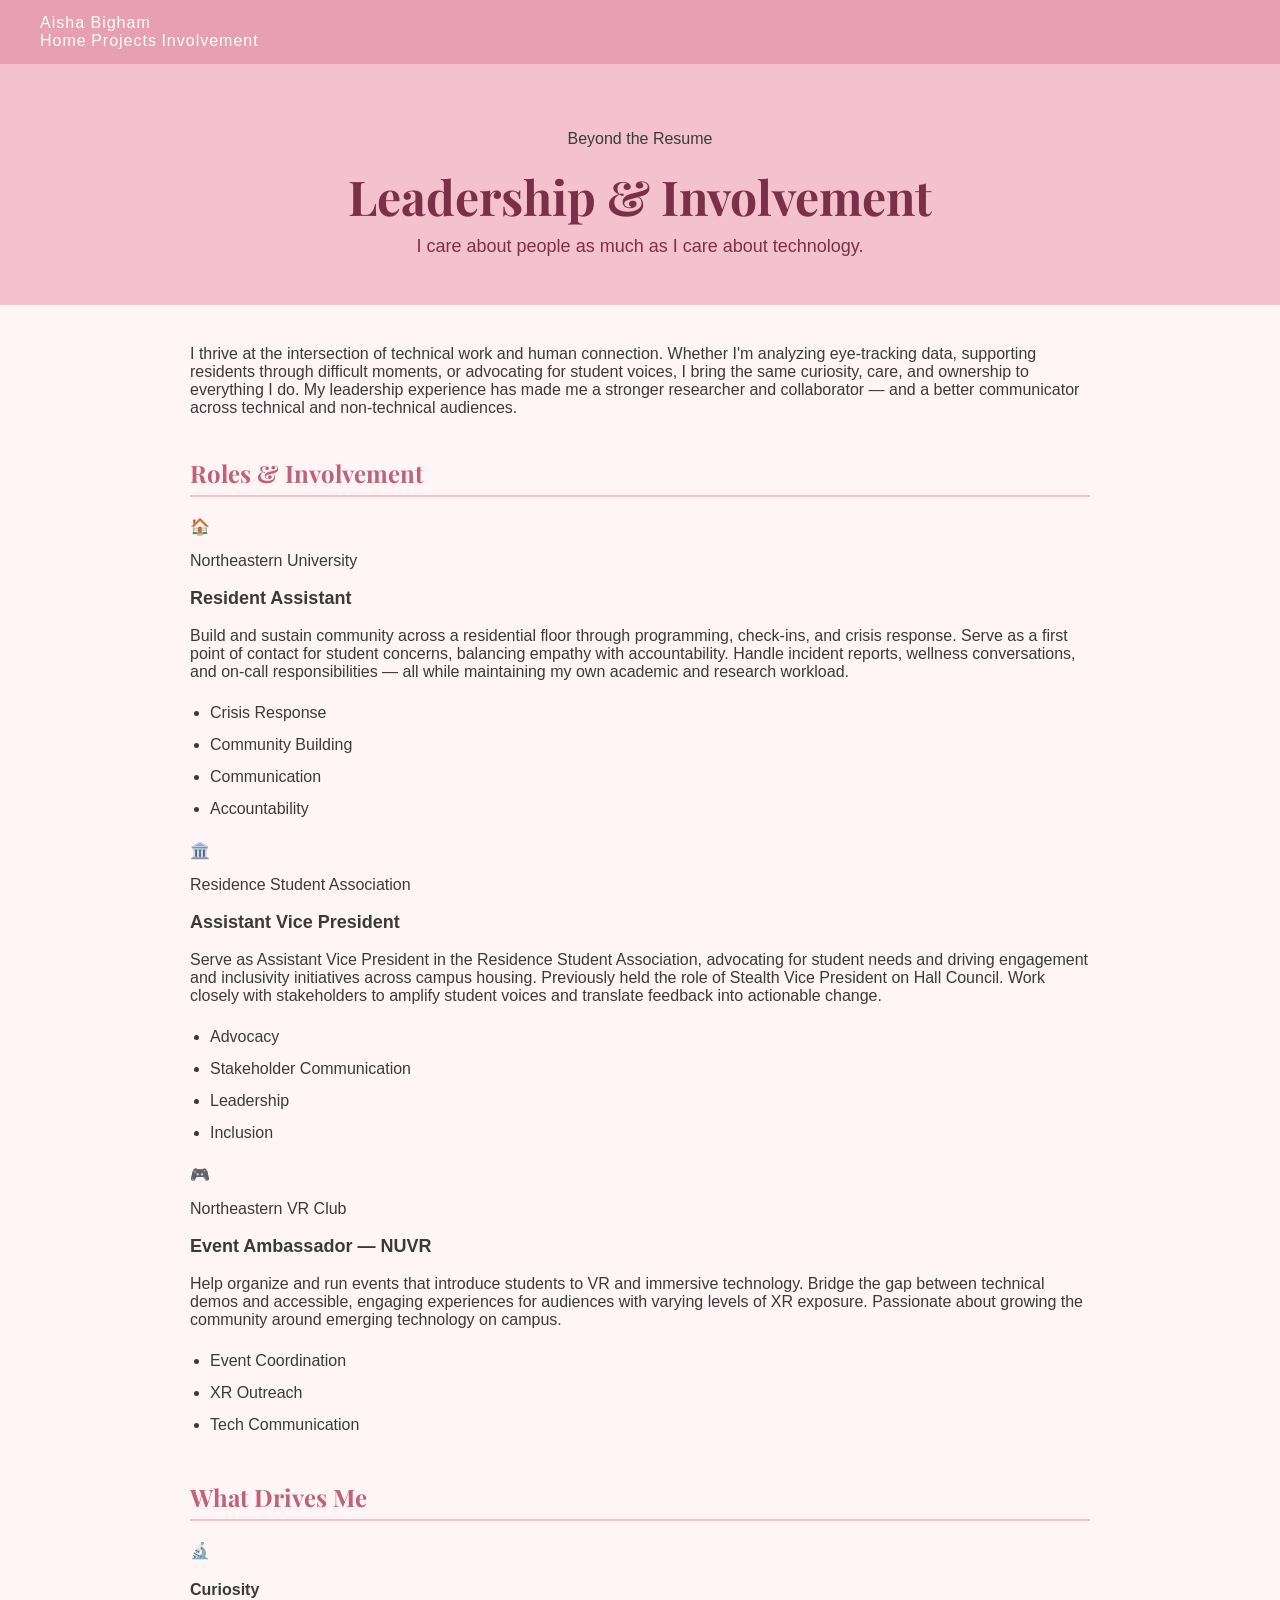
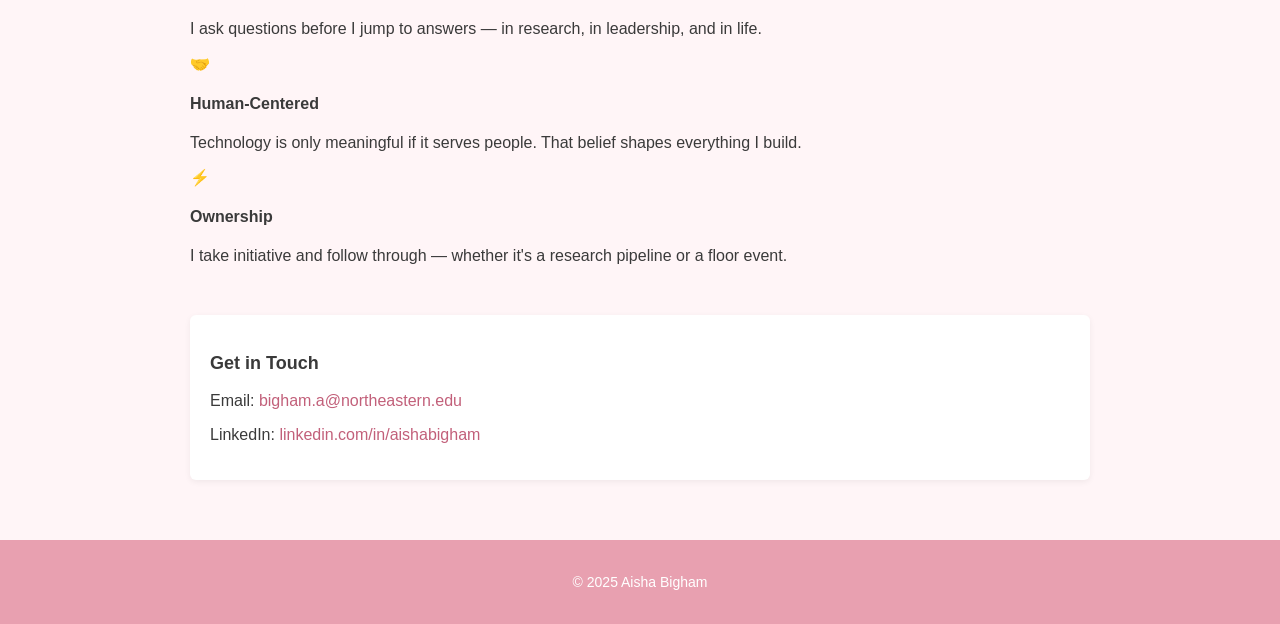
==== involvement.html @ 8efd5af6 "Add files via upload" ====
<!DOCTYPE html>
<html lang="en">
<head>
    <meta charset="UTF-8">
    <meta name="viewport" content="width=device-width, initial-scale=1.0">
    <title>Involvement — Aisha Bigham</title>
    <link rel="stylesheet" href="style.css">
    <link href="https://fonts.googleapis.com/css2?family=Playfair+Display:ital,wght@0,600;1,400&family=Inter:wght@300;400;500&display=swap" rel="stylesheet">
</head>
<body>

    <nav>
        <div class="nav-inner">
            <a class="nav-brand" href="index.html">Aisha Bigham</a>
            <div class="nav-links">
                <a href="index.html">Home</a>
                <a href="projects.html">Projects</a>
                <a href="involvement.html" class="active">Involvement</a>
            </div>
        </div>
    </nav>

    <header class="page-header">
        <p class="eyebrow">Beyond the Resume</p>
        <h1>Leadership & Involvement</h1>
        <p class="subtitle">I care about people as much as I care about technology.</p>
    </header>

    <main>

        <section class="bio-block">
            <p>
                I thrive at the intersection of technical work and human connection. Whether I'm analyzing eye-tracking 
                data, supporting residents through difficult moments, or advocating for student voices, I bring the same 
                curiosity, care, and ownership to everything I do. My leadership experience has made me a stronger 
                researcher and collaborator — and a better communicator across technical and non-technical audiences.
            </p>
        </section>

        <h2>Roles & Involvement</h2>

        <div class="role-grid">

            <div class="role-card">
                <div class="role-icon">🏠</div>
                <div class="role-body">
                    <p class="card-tag">Northeastern University</p>
                    <h3>Resident Assistant</h3>
                    <p>
                        Build and sustain community across a residential floor through programming, check-ins, 
                        and crisis response. Serve as a first point of contact for student concerns, balancing 
                        empathy with accountability. Handle incident reports, wellness conversations, and 
                        on-call responsibilities — all while maintaining my own academic and research workload.
                    </p>
                    <ul class="tech-tags">
                        <li>Crisis Response</li>
                        <li>Community Building</li>
                        <li>Communication</li>
                        <li>Accountability</li>
                    </ul>
                </div>
            </div>

            <div class="role-card">
                <div class="role-icon">🏛️</div>
                <div class="role-body">
                    <p class="card-tag">Residence Student Association</p>
                    <h3>Assistant Vice President</h3>
                    <p>
                        Serve as Assistant Vice President in the Residence Student Association, advocating for 
                        student needs and driving engagement and inclusivity initiatives across campus housing. 
                        Previously held the role of Stealth Vice President on Hall Council. Work closely with 
                        stakeholders to amplify student voices and translate feedback into actionable change.
                    </p>
                    <ul class="tech-tags">
                        <li>Advocacy</li>
                        <li>Stakeholder Communication</li>
                        <li>Leadership</li>
                        <li>Inclusion</li>
                    </ul>
                </div>
            </div>

            <div class="role-card">
                <div class="role-icon">🎮</div>
                <div class="role-body">
                    <p class="card-tag">Northeastern VR Club</p>
                    <h3>Event Ambassador — NUVR</h3>
                    <p>
                        Help organize and run events that introduce students to VR and immersive technology. 
                        Bridge the gap between technical demos and accessible, engaging experiences for 
                        audiences with varying levels of XR exposure. Passionate about growing the 
                        community around emerging technology on campus.
                    </p>
                    <ul class="tech-tags">
                        <li>Event Coordination</li>
                        <li>XR Outreach</li>
                        <li>Tech Communication</li>
                    </ul>
                </div>
            </div>

        </div>

        <section class="values-block">
            <h2>What Drives Me</h2>
            <div class="values-grid">
                <div class="value-item">
                    <span class="value-icon">🔬</span>
                    <h4>Curiosity</h4>
                    <p>I ask questions before I jump to answers — in research, in leadership, and in life.</p>
                </div>
                <div class="value-item">
                    <span class="value-icon">🤝</span>
                    <h4>Human-Centered</h4>
                    <p>Technology is only meaningful if it serves people. That belief shapes everything I build.</p>
                </div>
                <div class="value-item">
                    <span class="value-icon">⚡</span>
                    <h4>Ownership</h4>
                    <p>I take initiative and follow through — whether it's a research pipeline or a floor event.</p>
                </div>
            </div>
        </section>

        <section class="contact">
            <h3>Get in Touch</h3>
            <p>Email: <a href="mailto:bigham.a@northeastern.edu">bigham.a@northeastern.edu</a></p>
            <p>LinkedIn: <a href="https://linkedin.com/in/aishabigham" target="_blank">linkedin.com/in/aishabigham</a></p>
        </section>

    </main>

    <footer>
        <p>&copy; 2025 Aisha Bigham</p>
    </footer>

</body>
</html>
---- style.css ----
/*  Google Fonts: Playfair Display + Lato  */
body {
    font-family: 'Lato', sans-serif;
    font-weight: 300;
    margin: 0;
    padding: 0;
    background-color: #fff5f7;
    color: #3a3a3a;
}

/*  Navigation  */
nav {
    background-color: #e8a0b0;
    padding: 14px 40px;
    display: flex;
    gap: 30px;
}

nav a {
    color: white;
    text-decoration: none;
    font-size: 16px;
    font-weight: 400;
    letter-spacing: 1px;
}

nav a:hover {
    text-decoration: underline;
}

/*  Header  */
header {
    background-color: #f4c2ce;
    text-align: center;
    padding: 50px 20px 30px;
}

header h1 {
    font-family: 'Playfair Display', serif;
    font-size: 48px;
    color: #7a3048;
    margin: 0;
}

.subtitle {
    font-size: 18px;
    color: #7a3048;
    margin-top: 8px;
}

/*  Main content  */
main {
    max-width: 900px;
    margin: 40px auto;
    padding: 0 20px;
}

/*  About section  */
.about {
    display: flex;
    gap: 30px;
    align-items: flex-start;
    margin-bottom: 50px;
}

.profile-img {
    width: 220px;
    height: 220px;
    object-fit: cover;
    border-radius: 50%;
    border: 4px solid #e8a0b0;
    flex-shrink: 0;
}

.about-text p {
    line-height: 1.8;
    margin-bottom: 14px;
}

/*  Projects section  */
.project-card {
    display: flex;
    gap: 20px;
    align-items: flex-start;
    background: white;
    border-left: 4px solid #e8a0b0;
    padding: 20px;
    margin-bottom: 24px;
    border-radius: 6px;
    box-shadow: 0 2px 6px rgba(0,0,0,0.06);
}

.project-card img {
    width: 140px;
    height: 110px;
    object-fit: contain;
    background-color: white;
    border-radius: 6px;
    flex-shrink: 0;
}

.project-card h3 {
    font-family: 'Playfair Display', serif;
    color: #7a3048;
    margin-top: 0;
}

/*  Headings  */
h2 {
    font-family: 'Playfair Display', serif;
    color: #c2607a;
    border-bottom: 2px solid #f4c2ce;
    padding-bottom: 6px;
    margin-top: 40px;
}

h3 {
    font-size: 18px;
}

/*  Lists  */
ul {
    line-height: 2;
    padding-left: 20px;
}

/*  Contact section  */
.contact {
    margin-top: 50px;
    padding: 20px;
    background: white;
    border-radius: 6px;
    box-shadow: 0 2px 6px rgba(0,0,0,0.06);
}

.contact a {
    color: #c2607a;
    text-decoration: none;
}

.contact a:hover {
    text-decoration: underline;
}

/*  Footer  */
footer {
    text-align: center;
    padding: 20px;
    background-color: #e8a0b0;
    color: white;
    margin-top: 60px;
    font-size: 14px;
}
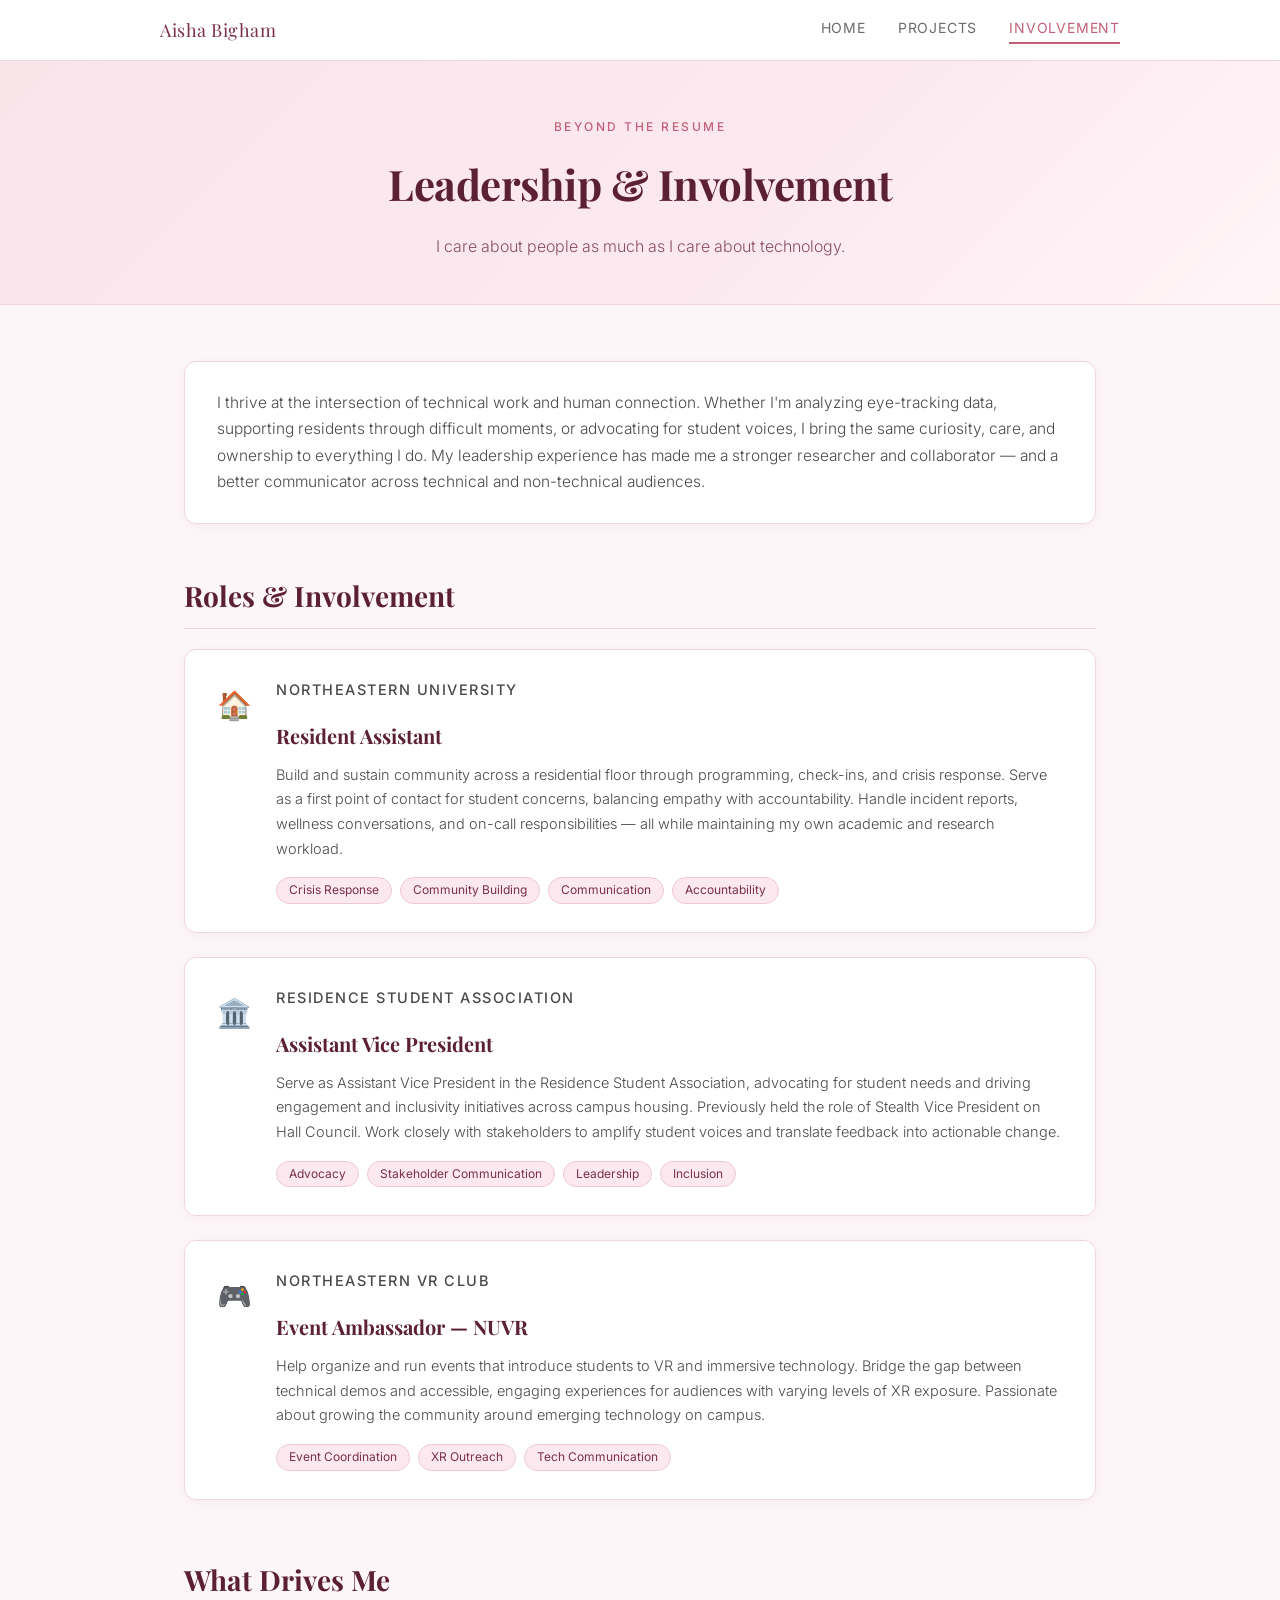
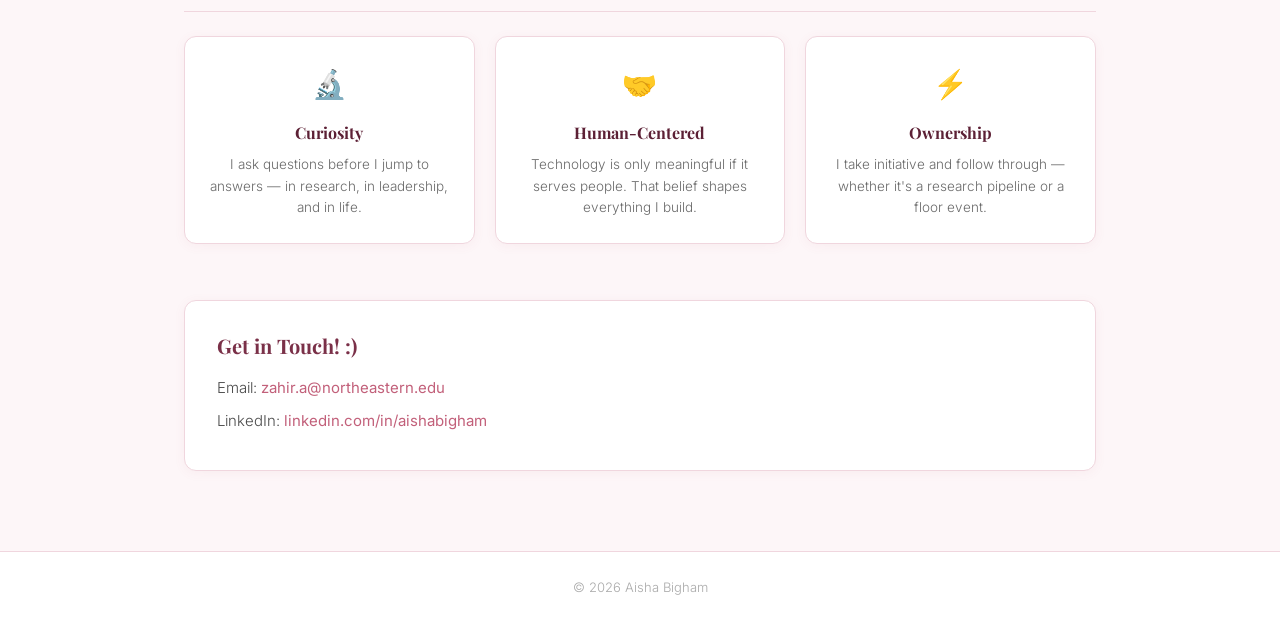
==== commit 6c6e92ef: "fix contact" ====
--- a/involvement.html
+++ b/involvement.html
@@ -124,15 +124,15 @@
         </section>
 
         <section class="contact">
-            <h3>Get in Touch</h3>
-            <p>Email: <a href="mailto:bigham.a@northeastern.edu">bigham.a@northeastern.edu</a></p>
+            <h3>Get in Touch! :)</h3>
+            <p>Email: <a href="mailto:zahir.a@northeastern.edu">zahir.a@northeastern.edu</a></p>
             <p>LinkedIn: <a href="https://linkedin.com/in/aishabigham" target="_blank">linkedin.com/in/aishabigham</a></p>
         </section>
 
     </main>
 
     <footer>
-        <p>&copy; 2025 Aisha Bigham</p>
+        <p>&copy; 2026 Aisha Bigham</p>
     </footer>
 
 </body>
--- a/style.css
+++ b/style.css
@@ -1,153 +1,475 @@
-/*  Google Fonts: Playfair Display + Lato  */
+/* ---- Reset & Base ---- */
+*, *::before, *::after { box-sizing: border-box; margin: 0; padding: 0; }
+
 body {
-    font-family: 'Lato', sans-serif;
+    font-family: 'Inter', sans-serif;
     font-weight: 300;
-    margin: 0;
-    padding: 0;
-    background-color: #fff5f7;
-    color: #3a3a3a;
-}
-
-/*  Navigation  */
+    background-color: #fdf6f8;
+    color: #2e2e2e;
+    line-height: 1.7;
+}
+
+/* ---- Navigation ---- */
 nav {
-    background-color: #e8a0b0;
-    padding: 14px 40px;
-    display: flex;
-    gap: 30px;
-}
-
-nav a {
-    color: white;
-    text-decoration: none;
-    font-size: 16px;
-    font-weight: 400;
-    letter-spacing: 1px;
-}
-
-nav a:hover {
-    text-decoration: underline;
-}
-
-/*  Header  */
-header {
-    background-color: #f4c2ce;
-    text-align: center;
-    padding: 50px 20px 30px;
-}
-
-header h1 {
-    font-family: 'Playfair Display', serif;
-    font-size: 48px;
-    color: #7a3048;
-    margin: 0;
-}
-
-.subtitle {
+    background-color: #fff;
+    border-bottom: 1px solid #f0d6de;
+    padding: 0 40px;
+    position: sticky;
+    top: 0;
+    z-index: 100;
+}
+
+.nav-inner {
+    max-width: 960px;
+    margin: 0 auto;
+    display: flex;
+    justify-content: space-between;
+    align-items: center;
+    height: 60px;
+}
+
+.nav-brand {
+    font-family: 'Playfair Display', serif;
     font-size: 18px;
     color: #7a3048;
-    margin-top: 8px;
-}
-
-/*  Main content  */
+    text-decoration: none;
+    letter-spacing: 0.5px;
+}
+
+.nav-links {
+    display: flex;
+    gap: 32px;
+}
+
+.nav-links a {
+    color: #6b6b6b;
+    text-decoration: none;
+    font-size: 14px;
+    font-weight: 400;
+    letter-spacing: 0.8px;
+    text-transform: uppercase;
+    padding-bottom: 2px;
+    border-bottom: 2px solid transparent;
+    transition: color 0.2s, border-color 0.2s;
+}
+
+.nav-links a:hover,
+.nav-links a.active {
+    color: #c2607a;
+    border-bottom-color: #c2607a;
+}
+
+/* ---- Page Header ---- */
+header {
+    background: linear-gradient(135deg, #f9e4ea 0%, #fce9f0 60%, #fff5f7 100%);
+    text-align: center;
+    padding: 64px 20px 48px;
+    border-bottom: 1px solid #f0d6de;
+}
+
+.page-header {
+    padding: 56px 20px 44px;
+}
+
+.eyebrow {
+    font-size: 12px;
+    font-weight: 500;
+    letter-spacing: 2.5px;
+    text-transform: uppercase;
+    color: #c2607a;
+    margin-bottom: 12px;
+}
+
+header h1 {
+    font-family: 'Playfair Display', serif;
+    font-size: 42px;
+    color: #5c2035;
+    margin-bottom: 12px;
+    letter-spacing: -0.5px;
+}
+
+.subtitle {
+    font-size: 16px;
+    color: #8a5060;
+    max-width: 520px;
+    margin: 0 auto;
+}
+
+/* ---- Main ---- */
 main {
-    max-width: 900px;
-    margin: 40px auto;
-    padding: 0 20px;
-}
-
-/*  About section  */
+    max-width: 960px;
+    margin: 56px auto;
+    padding: 0 24px;
+}
+
+/* ---- About (index.html) ---- */
 .about {
     display: flex;
-    gap: 30px;
+    gap: 40px;
     align-items: flex-start;
-    margin-bottom: 50px;
+    margin-bottom: 56px;
 }
 
 .profile-img {
-    width: 220px;
-    height: 220px;
+    width: 210px;
+    height: 210px;
     object-fit: cover;
     border-radius: 50%;
-    border: 4px solid #e8a0b0;
+    border: 3px solid #e8a0b0;
     flex-shrink: 0;
 }
 
 .about-text p {
-    line-height: 1.8;
-    margin-bottom: 14px;
-}
-
-/*  Projects section  */
+    margin-bottom: 16px;
+    font-size: 15.5px;
+}
+
+/* ---- Projects Grid ---- */
+.projects-grid {
+    display: flex;
+    flex-direction: column;
+    gap: 32px;
+    margin-bottom: 56px;
+}
+
+/* ---- Project Card ---- */
 .project-card {
-    display: flex;
-    gap: 20px;
-    align-items: flex-start;
-    background: white;
-    border-left: 4px solid #e8a0b0;
-    padding: 20px;
-    margin-bottom: 24px;
-    border-radius: 6px;
-    box-shadow: 0 2px 6px rgba(0,0,0,0.06);
-}
-
-.project-card img {
-    width: 140px;
-    height: 110px;
-    object-fit: contain;
-    background-color: white;
-    border-radius: 6px;
+    background: #fff;
+    border-radius: 12px;
+    overflow: hidden;
+    box-shadow: 0 2px 12px rgba(180, 80, 100, 0.07);
+    border: 1px solid #f0d6de;
+    display: flex;
+    flex-direction: row;
+    transition: box-shadow 0.2s;
+}
+
+.project-card:hover {
+    box-shadow: 0 6px 24px rgba(180, 80, 100, 0.13);
+}
+
+.project-card.featured {
+    border-left: 4px solid #c2607a;
+}
+
+.card-image {
+    position: relative;
     flex-shrink: 0;
-}
-
-.project-card h3 {
-    font-family: 'Playfair Display', serif;
+    width: 240px;
+}
+
+.card-image img {
+    width: 100%;
+    height: 100%;
+    object-fit: cover;
+    display: block;
+}
+
+.badge {
+    position: absolute;
+    top: 12px;
+    left: 12px;
+    background: #c2607a;
+    color: white;
+    font-size: 11px;
+    font-weight: 500;
+    letter-spacing: 1px;
+    text-transform: uppercase;
+    padding: 4px 10px;
+    border-radius: 20px;
+}
+
+.card-body {
+    padding: 28px 32px;
+    display: flex;
+    flex-direction: column;
+    justify-content: center;
+}
+
+.card-tag {
+    font-size: 11.5px;
+    font-weight: 500;
+    letter-spacing: 1.5px;
+    text-transform: uppercase;
+    color: #c2607a;
+    margin-bottom: 8px;
+}
+
+.card-body h2 {
+    font-family: 'Playfair Display', serif;
+    font-size: 22px;
+    color: #5c2035;
+    margin-bottom: 12px;
+    border: none;
+    padding: 0;
+}
+
+.card-body p {
+    font-size: 14.5px;
+    color: #4a4a4a;
+    margin-bottom: 18px;
+}
+
+/* ---- Tech Tags ---- */
+.tech-tags {
+    list-style: none;
+    padding: 0;
+    display: flex;
+    flex-wrap: wrap;
+    gap: 8px;
+}
+
+.tech-tags li {
+    font-size: 12px;
+    font-weight: 400;
     color: #7a3048;
-    margin-top: 0;
-}
-
-/*  Headings  */
+    background: #fce9f0;
+    border: 1px solid #f0c8d4;
+    padding: 4px 12px;
+    border-radius: 20px;
+    line-height: 1.4;
+}
+
+/* ---- Section Headings ---- */
 h2 {
     font-family: 'Playfair Display', serif;
-    color: #c2607a;
-    border-bottom: 2px solid #f4c2ce;
-    padding-bottom: 6px;
-    margin-top: 40px;
+    color: #5c2035;
+    font-size: 28px;
+    margin-bottom: 20px;
+    border-bottom: 1.5px solid #f0d6de;
+    padding-bottom: 8px;
 }
 
 h3 {
-    font-size: 18px;
-}
-
-/*  Lists  */
+    font-family: 'Playfair Display', serif;
+    font-size: 20px;
+    color: #7a3048;
+    margin-bottom: 12px;
+}
+
 ul {
     line-height: 2;
     padding-left: 20px;
 }
 
-/*  Contact section  */
+/* ---- Contact ---- */
 .contact {
-    margin-top: 50px;
-    padding: 20px;
-    background: white;
-    border-radius: 6px;
-    box-shadow: 0 2px 6px rgba(0,0,0,0.06);
+    margin-top: 48px;
+    padding: 28px 32px;
+    background: #fff;
+    border-radius: 12px;
+    border: 1px solid #f0d6de;
+    box-shadow: 0 2px 12px rgba(180, 80, 100, 0.06);
+}
+
+.contact p {
+    font-size: 15px;
+    margin-bottom: 8px;
+    color: #4a4a4a;
 }
 
 .contact a {
     color: #c2607a;
     text-decoration: none;
+    font-weight: 400;
 }
 
 .contact a:hover {
     text-decoration: underline;
 }
 
-/*  Footer  */
+/* ---- Footer ---- */
 footer {
     text-align: center;
-    padding: 20px;
-    background-color: #e8a0b0;
-    color: white;
-    margin-top: 60px;
-    font-size: 14px;
+    padding: 24px;
+    background: #fff;
+    border-top: 1px solid #f0d6de;
+    color: #aaa;
+    font-size: 13px;
+    margin-top: 80px;
+}
+
+/* ---- Carousel ---- */
+.carousel-section {
+    margin-bottom: 56px;
+    padding: 0 8px;
+}
+
+.carousel {
+    display: flex;
+    align-items: center;
+    gap: 12px;
+    width: 100%;
+}
+
+.carousel-track-wrapper {
+    flex: 1;
+    overflow: hidden;
+    border-radius: 12px;
+    height: 340px;
+}
+
+.carousel-track {
+    height: 100%;
+    width: 100%;
+}
+
+.carousel-slide {
+    display: none;
+    width: 100%;
+    height: 100%;
+}
+
+.carousel-slide.active {
+    display: block;
+    height: 340px;
+}
+
+.carousel-slide img {
+    width: 100%;
+    height: 100%;
+    object-fit: cover;
+    border-radius: 12px;
+    display: block;
+}
+
+.carousel-btn {
+    background: #fff;
+    border: 1px solid #f0d6de;
+    color: #c2607a;
+    font-size: 20px;
+    width: 44px;
+    height: 44px;
+    border-radius: 50%;
+    cursor: pointer;
+    flex-shrink: 0;
+    box-shadow: 0 2px 8px rgba(180,80,100,0.1);
+    transition: background 0.2s;
+}
+
+.carousel-btn:hover { background: #fce9f0; }
+
+.carousel-dots {
+    display: flex;
+    justify-content: center;
+    gap: 8px;
+    margin-top: 14px;
+}
+
+.dot {
+    width: 8px;
+    height: 8px;
+    border-radius: 50%;
+    background: #f0c8d4;
+    cursor: pointer;
+    transition: background 0.2s;
+}
+
+.dot.active {
+    background: #c2607a;
+}
+
+/* ---- Bio Block ---- */
+.bio-block {
+    background: #fff;
+    border-radius: 12px;
+    border: 1px solid #f0d6de;
+    padding: 28px 32px;
+    margin-bottom: 48px;
+    font-size: 15.5px;
+    color: #4a4a4a;
+    box-shadow: 0 2px 12px rgba(180, 80, 100, 0.06);
+}
+
+/* ---- Role Grid ---- */
+.role-grid {
+    display: flex;
+    flex-direction: column;
+    gap: 24px;
+    margin-bottom: 56px;
+}
+
+.role-card {
+    background: #fff;
+    border-radius: 12px;
+    border: 1px solid #f0d6de;
+    padding: 28px 32px;
+    display: flex;
+    gap: 24px;
+    align-items: flex-start;
+    box-shadow: 0 2px 12px rgba(180, 80, 100, 0.06);
+    transition: box-shadow 0.2s;
+}
+
+.role-card:hover {
+    box-shadow: 0 6px 24px rgba(180, 80, 100, 0.13);
+}
+
+.role-icon {
+    font-size: 28px;
+    flex-shrink: 0;
+    margin-top: 4px;
+}
+
+.role-body h3 {
+    font-family: 'Playfair Display', serif;
+    font-size: 20px;
+    color: #5c2035;
+    margin-bottom: 10px;
+    margin-top: 4px;
+}
+
+.role-body p {
+    font-size: 14.5px;
+    color: #4a4a4a;
+    margin-bottom: 16px;
+}
+
+/* ---- Values Block ---- */
+.values-block {
+    margin-bottom: 56px;
+}
+
+.values-grid {
+    display: grid;
+    grid-template-columns: repeat(3, 1fr);
+    gap: 20px;
+    margin-top: 24px;
+}
+
+.value-item {
+    background: #fff;
+    border-radius: 12px;
+    border: 1px solid #f0d6de;
+    padding: 24px 20px;
+    text-align: center;
+    box-shadow: 0 2px 12px rgba(180, 80, 100, 0.06);
+}
+
+.value-icon {
+    font-size: 28px;
+    display: block;
+    margin-bottom: 10px;
+}
+
+.value-item h4 {
+    font-family: 'Playfair Display', serif;
+    color: #5c2035;
+    font-size: 16px;
+    margin-bottom: 8px;
+}
+
+.value-item p {
+    font-size: 13.5px;
+    color: #6a6a6a;
+    line-height: 1.6;
+}
+
+/* ---- Responsive ---- */
+@media (max-width: 700px) {
+    .project-card { flex-direction: column; }
+    .card-image { width: 100%; height: 200px; }
+    .about { flex-direction: column; align-items: center; }
+    header h1 { font-size: 32px; }
+    .nav-brand { font-size: 16px; }
 }
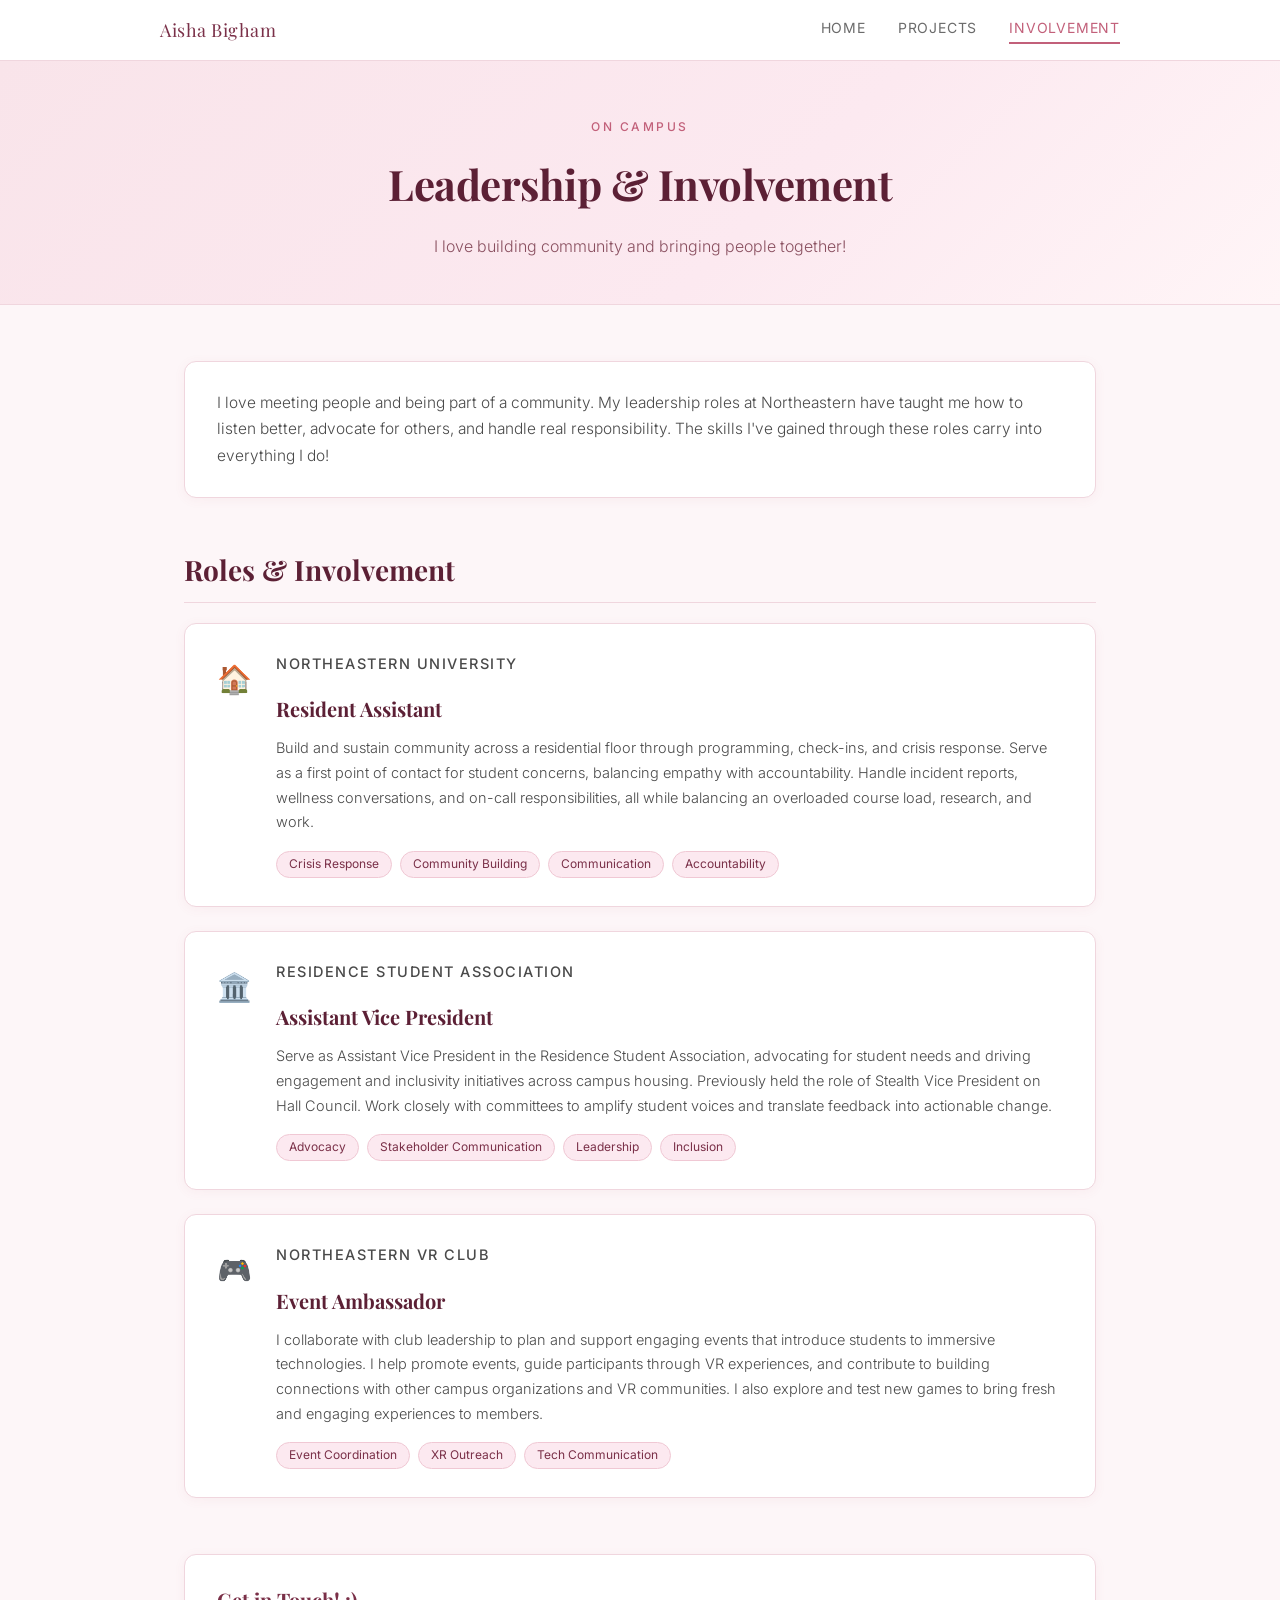
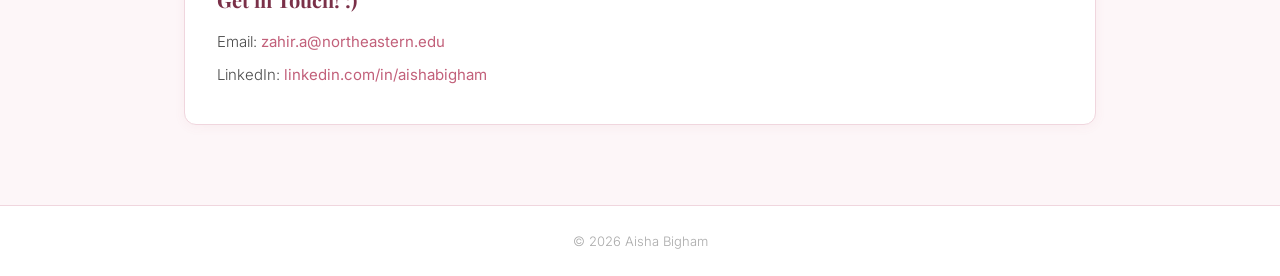
==== commit c6703d1c: "Fix text on pages" ====
--- a/involvement.html
+++ b/involvement.html
@@ -21,19 +21,18 @@
     </nav>
 
     <header class="page-header">
-        <p class="eyebrow">Beyond the Resume</p>
+        <p class="eyebrow">On Campus</p>
         <h1>Leadership & Involvement</h1>
-        <p class="subtitle">I care about people as much as I care about technology.</p>
+        <p class="subtitle">I love building community and bringing people together!</p>
     </header>
 
     <main>
 
         <section class="bio-block">
             <p>
-                I thrive at the intersection of technical work and human connection. Whether I'm analyzing eye-tracking 
-                data, supporting residents through difficult moments, or advocating for student voices, I bring the same 
-                curiosity, care, and ownership to everything I do. My leadership experience has made me a stronger 
-                researcher and collaborator — and a better communicator across technical and non-technical audiences.
+                I love meeting people and being part of a community. My leadership roles at Northeastern have 
+                taught me how to listen better, advocate for others, and handle real responsibility.
+                The skills I've gained through these roles carry into everything I do!
             </p>
         </section>
 
@@ -50,7 +49,7 @@
                         Build and sustain community across a residential floor through programming, check-ins, 
                         and crisis response. Serve as a first point of contact for student concerns, balancing 
                         empathy with accountability. Handle incident reports, wellness conversations, and 
-                        on-call responsibilities — all while maintaining my own academic and research workload.
+                        on-call responsibilities, all while balancing an overloaded course load, research, and work.
                     </p>
                     <ul class="tech-tags">
                         <li>Crisis Response</li>
@@ -70,7 +69,7 @@
                         Serve as Assistant Vice President in the Residence Student Association, advocating for 
                         student needs and driving engagement and inclusivity initiatives across campus housing. 
                         Previously held the role of Stealth Vice President on Hall Council. Work closely with 
-                        stakeholders to amplify student voices and translate feedback into actionable change.
+                        committees to amplify student voices and translate feedback into actionable change.
                     </p>
                     <ul class="tech-tags">
                         <li>Advocacy</li>
@@ -85,12 +84,13 @@
                 <div class="role-icon">🎮</div>
                 <div class="role-body">
                     <p class="card-tag">Northeastern VR Club</p>
-                    <h3>Event Ambassador — NUVR</h3>
+                    <h3>Event Ambassador</h3>
                     <p>
-                        Help organize and run events that introduce students to VR and immersive technology. 
-                        Bridge the gap between technical demos and accessible, engaging experiences for 
-                        audiences with varying levels of XR exposure. Passionate about growing the 
-                        community around emerging technology on campus.
+                        I collaborate with club leadership to plan and support engaging events that introduce 
+                        students to immersive technologies. I help promote events, guide participants through 
+                        VR experiences, and contribute to building connections with other campus organizations 
+                        and VR communities. I also explore and test new games to bring fresh and engaging 
+                        experiences to members.
                     </p>
                     <ul class="tech-tags">
                         <li>Event Coordination</li>
@@ -102,26 +102,6 @@
 
         </div>
 
-        <section class="values-block">
-            <h2>What Drives Me</h2>
-            <div class="values-grid">
-                <div class="value-item">
-                    <span class="value-icon">🔬</span>
-                    <h4>Curiosity</h4>
-                    <p>I ask questions before I jump to answers — in research, in leadership, and in life.</p>
-                </div>
-                <div class="value-item">
-                    <span class="value-icon">🤝</span>
-                    <h4>Human-Centered</h4>
-                    <p>Technology is only meaningful if it serves people. That belief shapes everything I build.</p>
-                </div>
-                <div class="value-item">
-                    <span class="value-icon">⚡</span>
-                    <h4>Ownership</h4>
-                    <p>I take initiative and follow through — whether it's a research pipeline or a floor event.</p>
-                </div>
-            </div>
-        </section>
 
         <section class="contact">
             <h3>Get in Touch! :)</h3>
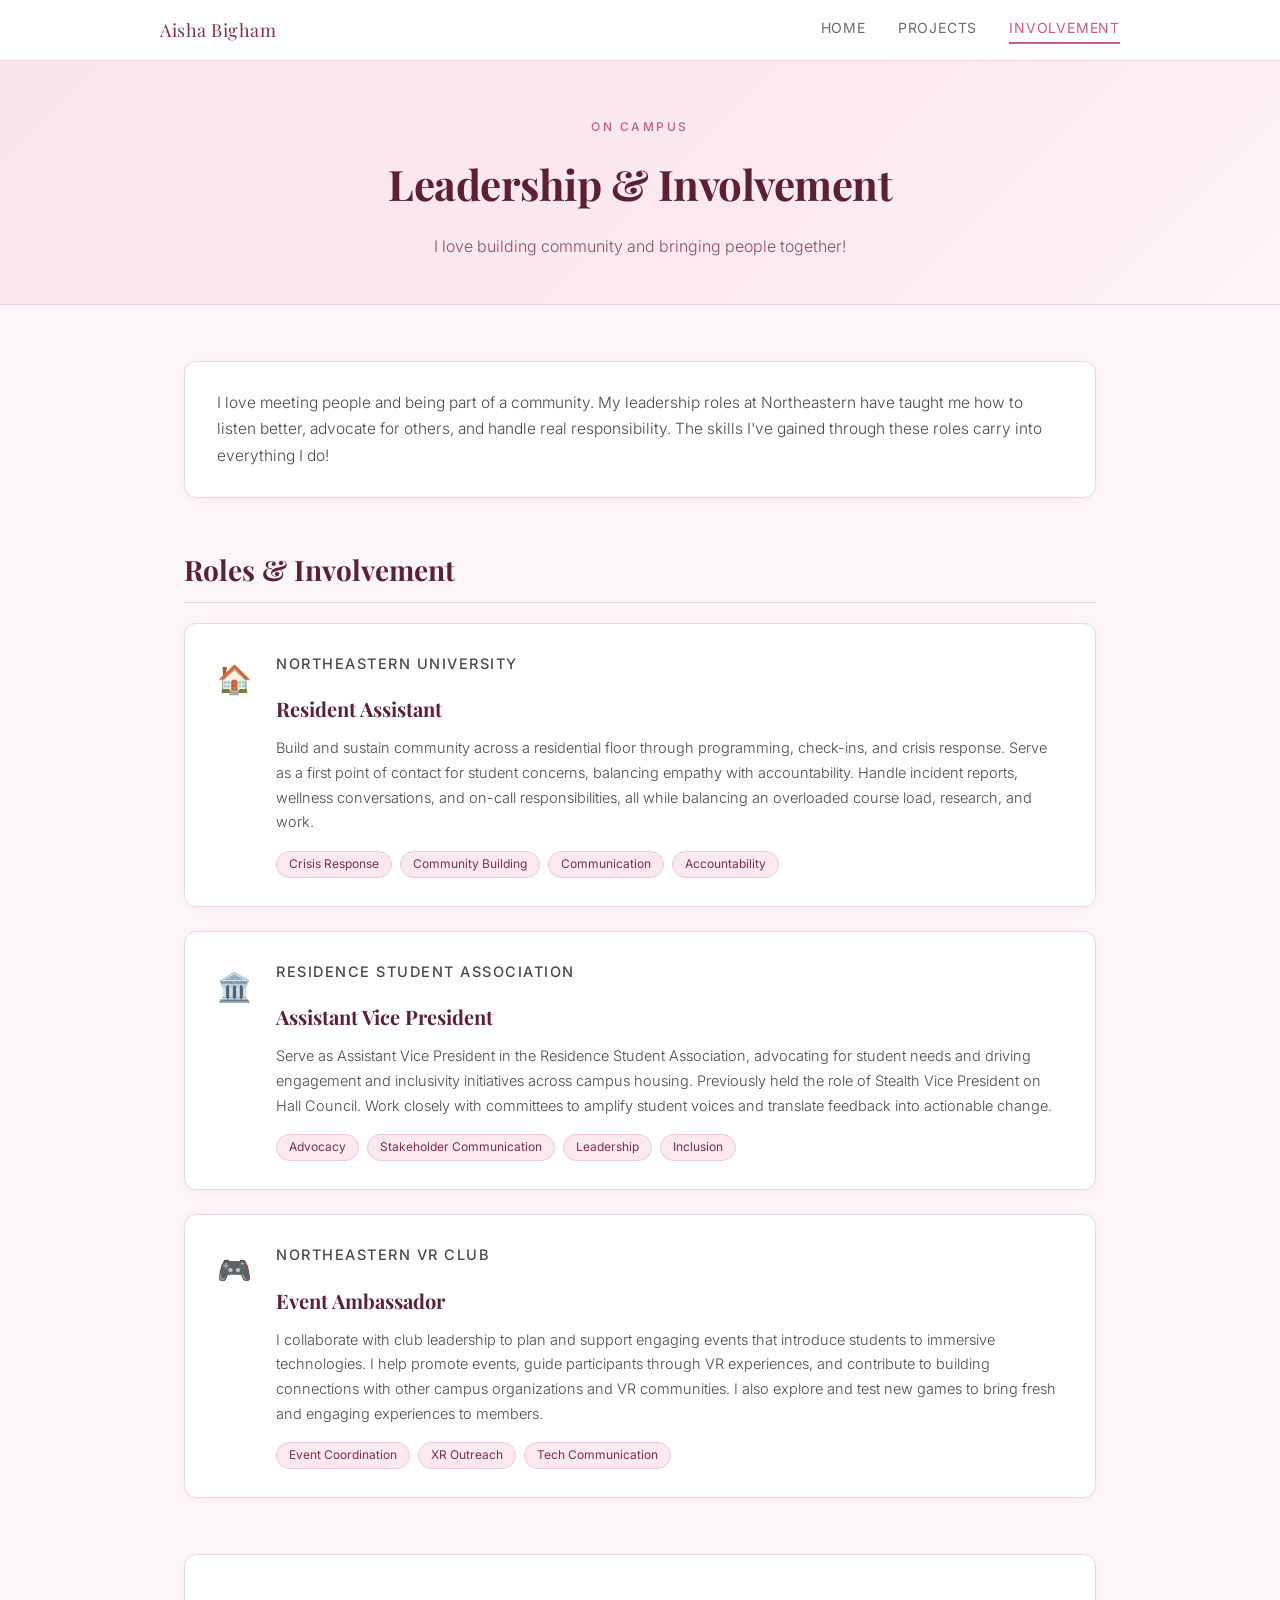
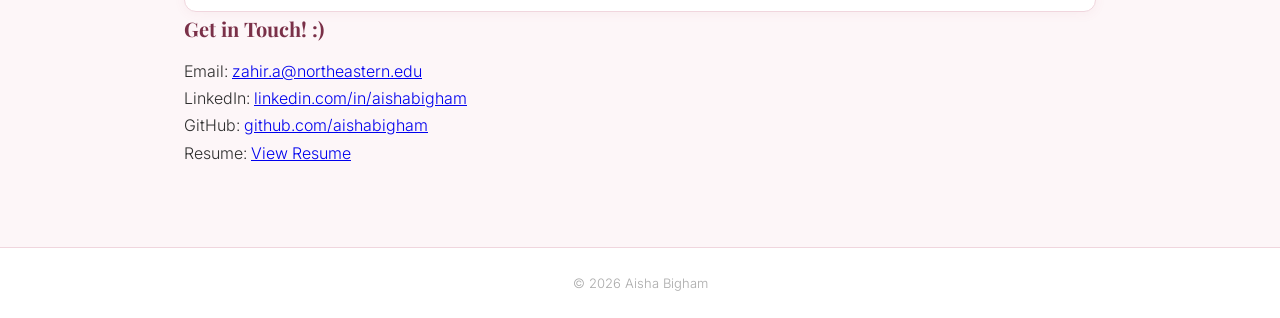
==== commit 02cb4056: "fix contact" ====
--- a/involvement.html
+++ b/involvement.html
@@ -103,10 +103,12 @@
         </div>
 
 
-        <section class="contact">
+        <section class="contact"></section>
             <h3>Get in Touch! :)</h3>
             <p>Email: <a href="mailto:zahir.a@northeastern.edu">zahir.a@northeastern.edu</a></p>
             <p>LinkedIn: <a href="https://linkedin.com/in/aishabigham" target="_blank">linkedin.com/in/aishabigham</a></p>
+            <p>GitHub: <a href="https://github.com/aishabigham" target="_blank">github.com/aishabigham</a></p>
+            <p>Resume: <a href="Bigham_Aisha_CO-OP_RESEARCHResume.pdf" target="_blank">View Resume</a></p>
         </section>
 
     </main>
--- a/style.css
+++ b/style.css
@@ -472,4 +472,15 @@
     .about { flex-direction: column; align-items: center; }
     header h1 { font-size: 32px; }
     .nav-brand { font-size: 16px; }
-}+}
+
+.project-link {
+    display: inline-block;
+    margin-top: 14px;
+    font-size: 13.5px;
+    font-weight: 500;
+    color: #c2607a;
+    text-decoration: none;
+    letter-spacing: 0.5px;
+}
+.project-link:hover { text-decoration: underline; }
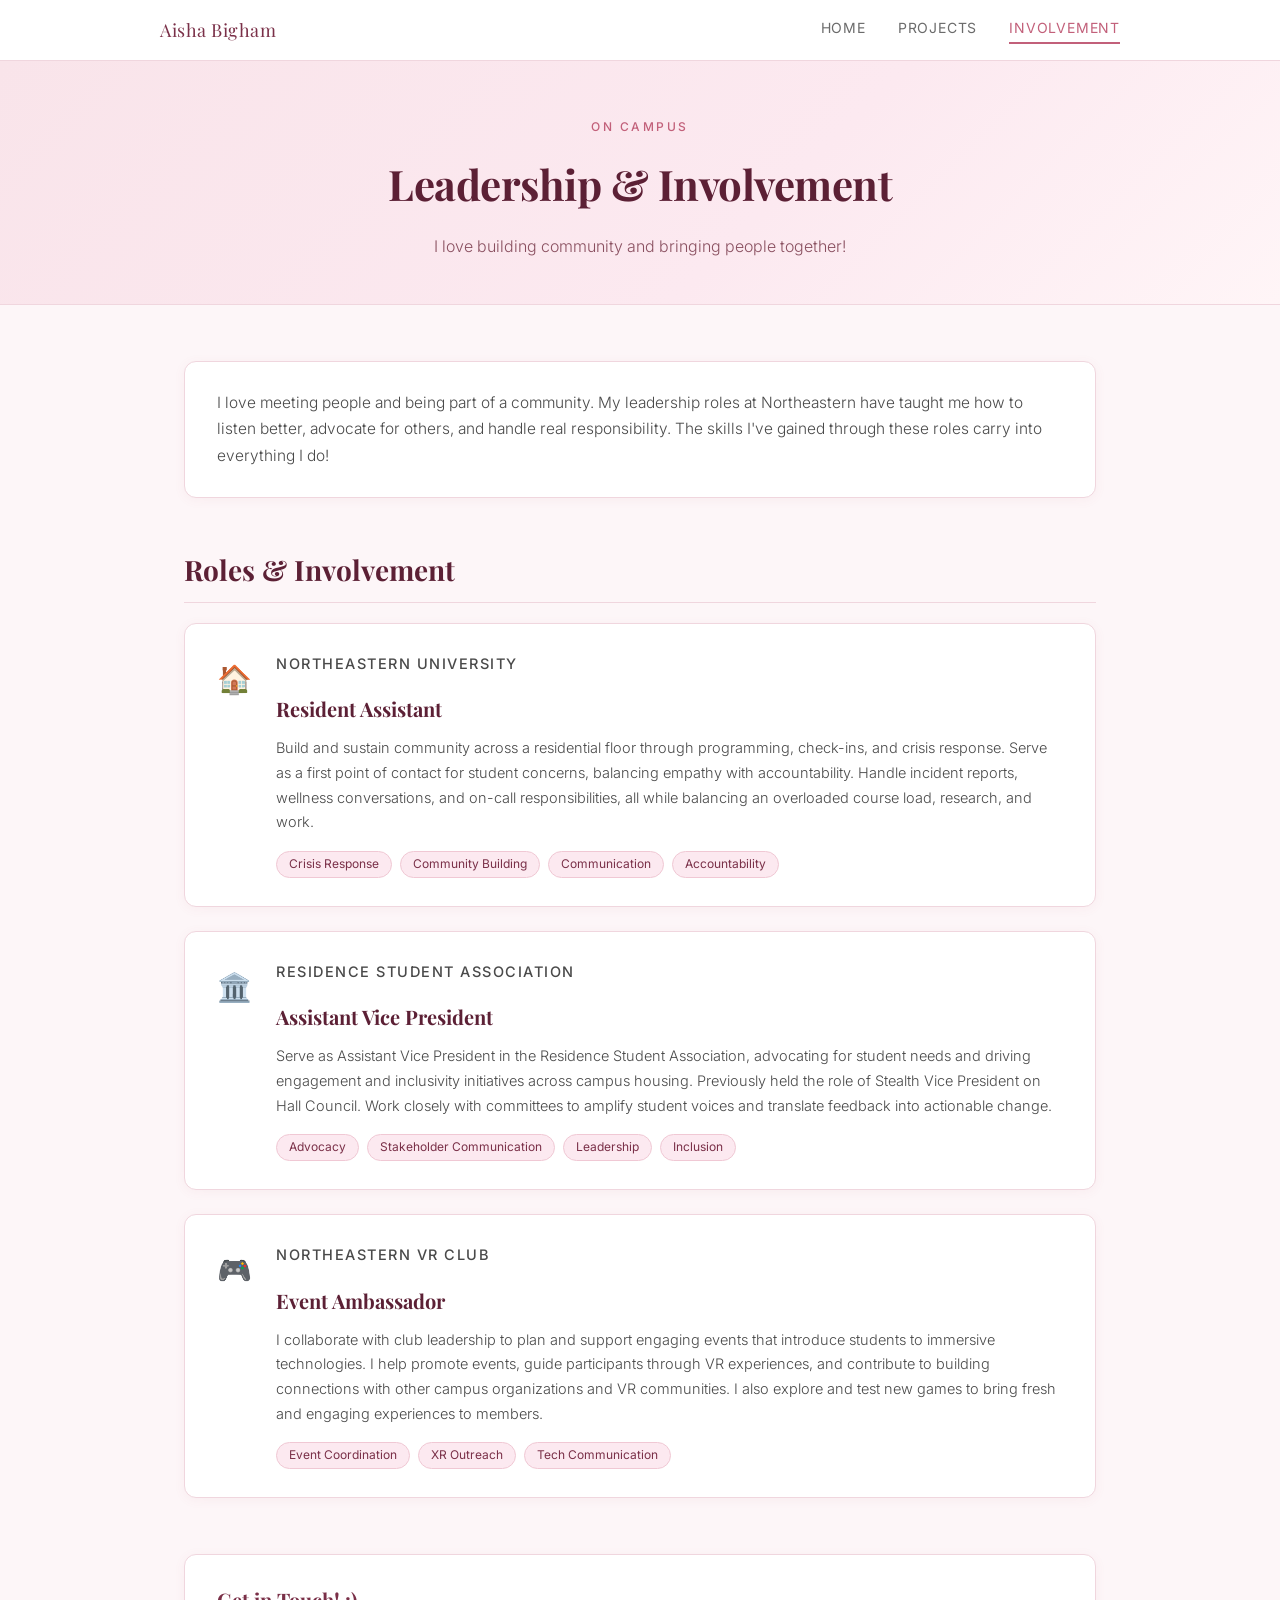
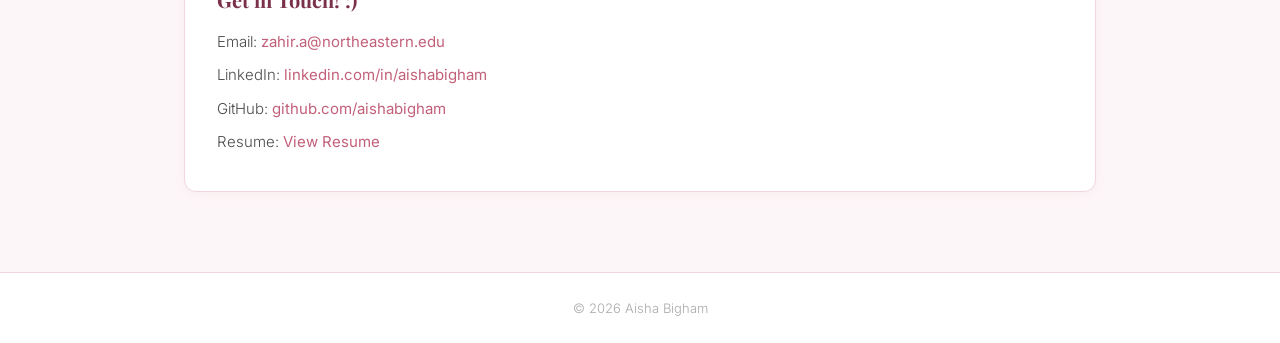
==== commit 91489763: "^^" ====
--- a/involvement.html
+++ b/involvement.html
@@ -103,7 +103,7 @@
         </div>
 
 
-        <section class="contact"></section>
+        <section class="contact">
             <h3>Get in Touch! :)</h3>
             <p>Email: <a href="mailto:zahir.a@northeastern.edu">zahir.a@northeastern.edu</a></p>
             <p>LinkedIn: <a href="https://linkedin.com/in/aishabigham" target="_blank">linkedin.com/in/aishabigham</a></p>
